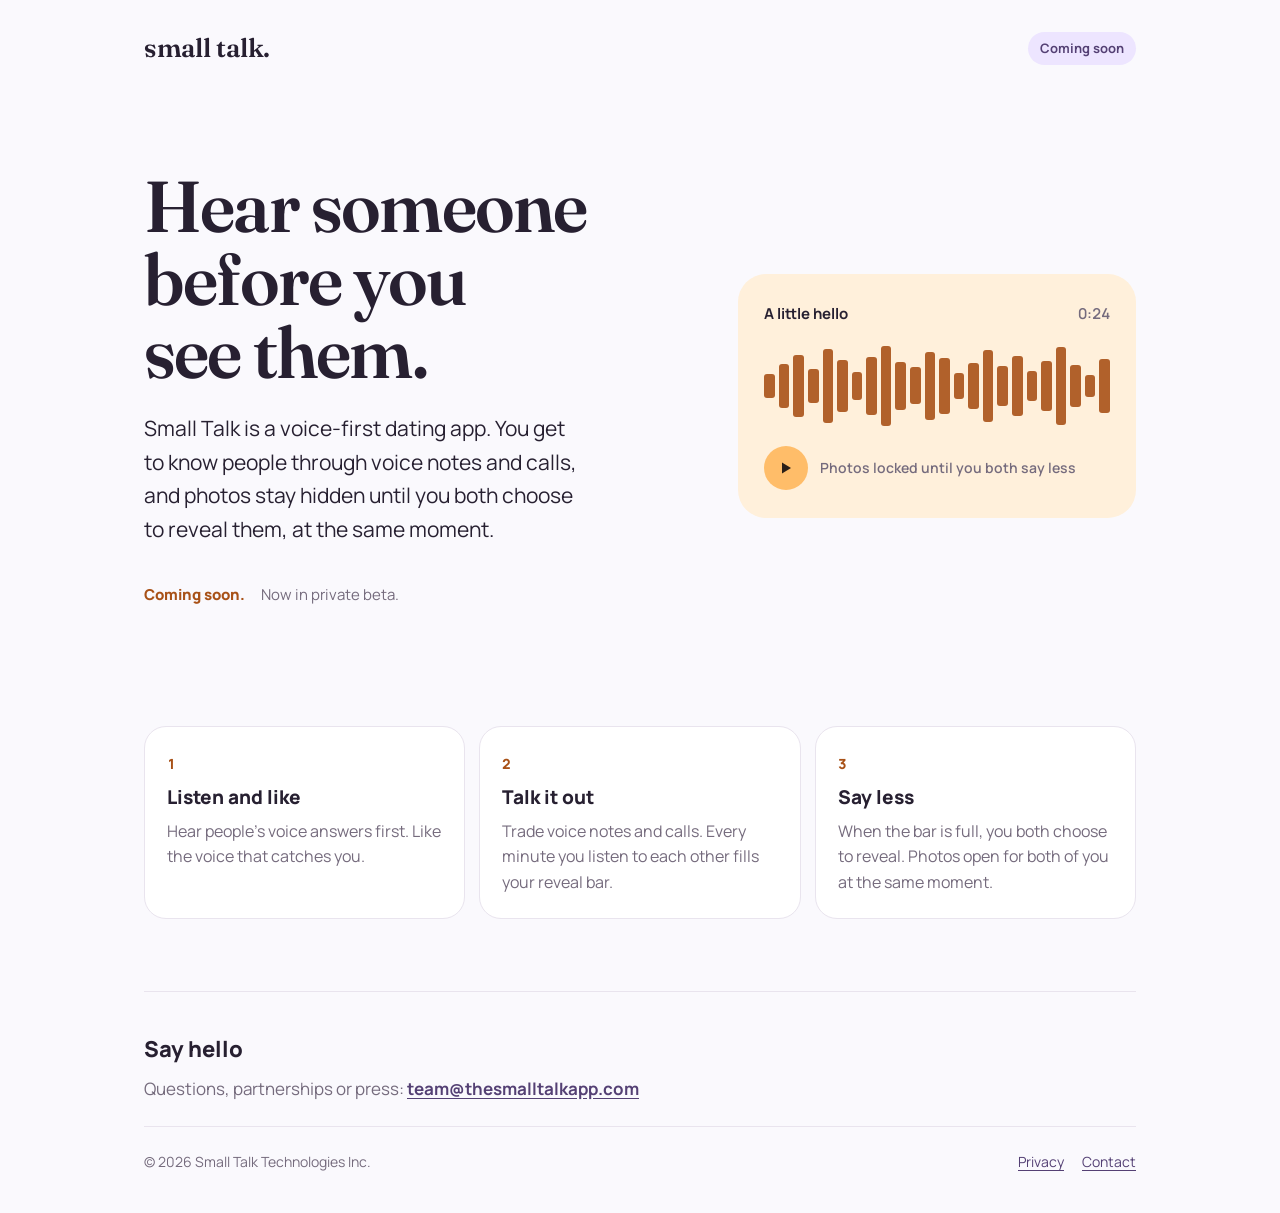
==== index.html @ e3248222 "Coming-soon site and beta privacy policy" ====
<!doctype html>
<html lang="en">
<head>
<meta charset="utf-8">
<meta name="viewport" content="width=device-width, initial-scale=1, viewport-fit=cover">
<title>Small Talk · Hear someone before you see them</title>
<meta name="description" content="Small Talk is a voice-first dating app from Small Talk Technologies Inc. Hear someone before you see them. Coming soon.">
<meta property="og:title" content="Small Talk">
<meta property="og:description" content="A voice-first dating app. Hear someone before you see them. Coming soon.">
<meta property="og:url" content="https://thesmalltalkapp.com/">
<meta property="og:type" content="website">
<meta name="theme-color" content="#FAF9FD" media="(prefers-color-scheme: light)">
<meta name="theme-color" content="#1D1924" media="(prefers-color-scheme: dark)">
<link rel="icon" href="favicon.svg" type="image/svg+xml">
<link rel="preconnect" href="https://fonts.googleapis.com">
<link rel="preconnect" href="https://fonts.gstatic.com" crossorigin>
<link rel="stylesheet" href="https://fonts.googleapis.com/css2?family=Fraunces:opsz,wght@9..144,600&family=Manrope:wght@400;600;700;800&display=swap">
<link rel="stylesheet" href="site.css">
</head>
<body>
<div class="wrap">
  <header class="site">
    <a class="wordmark" href="/">small talk.</a>
    <span class="pill">Coming soon</span>
  </header>

  <main>
    <section class="hero" aria-labelledby="hero-title">
      <div style="display:grid;gap:22px">
        <h1 id="hero-title">Hear someone before you see them.</h1>
        <p class="lede">Small Talk is a voice-first dating app. You get to know people through voice notes and calls, and photos stay hidden until you both choose to reveal them, at the same moment.</p>
        <p class="soon"><b>Coming soon.</b> Now in private beta.</p>
      </div>
      <div class="note" aria-hidden="true">
        <div class="note-top">A little hello <span>0:24</span></div>
        <div class="bars">
          <i style="height:28%"></i><i style="height:52%"></i><i style="height:74%"></i><i style="height:40%"></i><i style="height:88%"></i><i style="height:62%"></i><i style="height:34%"></i><i style="height:70%"></i><i style="height:96%"></i><i style="height:58%"></i><i style="height:44%"></i><i style="height:80%"></i><i style="height:66%"></i><i style="height:30%"></i><i style="height:54%"></i><i style="height:86%"></i><i style="height:48%"></i><i style="height:72%"></i><i style="height:36%"></i><i style="height:60%"></i><i style="height:92%"></i><i style="height:50%"></i><i style="height:26%"></i><i style="height:64%"></i>
        </div>
        <div class="note-foot"><span class="play"><svg width="16" height="16" viewBox="0 0 16 16" fill="currentColor"><path d="M4 2.5v11l9-5.5z"/></svg></span><span class="lock">Photos locked until you both say less</span></div>
      </div>
    </section>

    <section class="steps" aria-label="How it works">
      <article class="step"><span class="n">1</span><h2>Listen and like</h2><p>Hear people's voice answers first. Like the voice that catches you.</p></article>
      <article class="step"><span class="n">2</span><h2>Talk it out</h2><p>Trade voice notes and calls. Every minute you listen to each other fills your reveal bar.</p></article>
      <article class="step"><span class="n">3</span><h2>Say less</h2><p>When the bar is full, you both choose to reveal. Photos open for both of you at the same moment.</p></article>
    </section>

    <section class="contact" aria-labelledby="contact-title">
      <h2 id="contact-title">Say hello</h2>
      <p>Questions, partnerships or press: <a href="mailto:team@thesmalltalkapp.com">team@thesmalltalkapp.com</a></p>
    </section>
  </main>

  <footer class="site">
    <span>© 2026 Small Talk Technologies Inc.</span>
    <nav aria-label="Footer"><a href="privacy.html">Privacy</a><a href="mailto:team@thesmalltalkapp.com">Contact</a></nav>
  </footer>
</div>
</body>
</html>
---- site.css ----
:root{
  color-scheme:light;
  --bg:#FAF9FD; --surface:#FFFFFF; --text:#272031; --muted:#756B7D; --border:#E9E4EE;
  --voice:#FFBD69; --on-voice:#2B1F18; --voice-ink:#A85117; --voice-surface:#FFF0DB;
  --own-surface:#EDE5FF; --own-ink:#544074; --liked-ink:#B53660;
  --display:"Fraunces", Georgia, "Times New Roman", serif;
  --body:"Manrope", ui-sans-serif, system-ui, -apple-system, "Segoe UI", sans-serif;
}
@media (prefers-color-scheme: dark){
  :root{
    color-scheme:dark;
    --bg:#1D1924; --surface:#2C2535; --text:#FCF8FF; --muted:#C4BACD; --border:#403749;
    --voice-ink:#FFBD69; --voice-surface:#3B2C26; --own-surface:#44335B; --own-ink:#E6D8FF; --liked-ink:#FFA4C3;
  }
}
*{box-sizing:border-box}
html{-webkit-text-size-adjust:100%}
body{margin:0;background:var(--bg);color:var(--text);font-family:var(--body);font-size:17px;line-height:1.6;-webkit-font-smoothing:antialiased}
a{color:var(--own-ink);text-underline-offset:3px}
a:focus-visible{outline:2px solid var(--own-ink);outline-offset:3px;border-radius:6px}
.wrap{max-width:1040px;margin:0 auto;padding-inline:24px}
header.site{display:flex;align-items:center;justify-content:space-between;gap:16px;padding-block:28px}
.wordmark{font-family:var(--display);font-weight:600;font-size:26px;letter-spacing:-.01em;color:var(--text);text-decoration:none}
.pill{font-size:13px;font-weight:700;padding:6px 12px;border-radius:999px;background:var(--own-surface);color:var(--own-ink);white-space:nowrap}

/* Home */
.hero{display:grid;gap:28px;padding-block:48px 72px}
@media (min-width:880px){ .hero{grid-template-columns:minmax(0,1.15fr) minmax(0,.85fr);align-items:center;gap:56px;padding-block:72px 96px} }
.hero h1{font-family:var(--display);font-weight:600;font-size:clamp(40px,6.4vw,72px);line-height:1.02;letter-spacing:-.025em;margin:0;text-wrap:balance}
.hero p.lede{font-size:clamp(18px,2.1vw,21px);max-width:34ch;margin:0;color:var(--text)}
.soon{display:flex;flex-wrap:wrap;align-items:center;gap:10px 16px;font-size:15px;color:var(--muted)}
.soon b{color:var(--voice-ink);font-weight:800}
.note{background:var(--voice-surface);border-radius:28px;padding:28px 26px;display:grid;gap:18px}
.note-top{display:flex;justify-content:space-between;align-items:baseline;font-weight:700;font-size:15px}
.note-top span{color:var(--muted);font-weight:600;font-variant-numeric:tabular-nums}
.bars{display:flex;align-items:center;gap:4px;height:84px}
.bars i{flex:1;min-width:3px;border-radius:3px;background:var(--voice-ink);opacity:.9}
.note-foot{display:flex;align-items:center;gap:12px;font-weight:700;font-size:15px}
.play{display:inline-grid;place-items:center;width:44px;height:44px;border-radius:999px;background:var(--voice);color:var(--on-voice)}
.lock{font-size:14px;color:var(--muted);font-weight:600}
@media (prefers-reduced-motion:no-preference){
  .bars i{animation:breathe 2.4s ease-in-out infinite;transform-origin:center}
  .bars i:nth-child(3n){animation-delay:-.6s}.bars i:nth-child(3n+1){animation-delay:-1.3s}
  @keyframes breathe{0%,100%{transform:scaleY(1)}50%{transform:scaleY(.72)}}
}
.steps{display:grid;gap:14px;padding-block:8px 72px}
@media (min-width:760px){ .steps{grid-template-columns:repeat(3,minmax(0,1fr))} }
.step{background:var(--surface);border:1px solid var(--border);border-radius:22px;padding:22px}
.step h2{font-size:19px;font-weight:800;margin:6px 0 6px}
.step p{margin:0;color:var(--muted);font-size:16px}
.step .n{font-weight:800;color:var(--voice-ink);font-size:14px;font-variant-numeric:tabular-nums}
.contact{border-top:1px solid var(--border);padding-block:40px 24px;display:grid;gap:8px}
.contact h2{font-size:22px;font-weight:800;margin:0}
.contact p{margin:0;color:var(--muted)}
.contact a{font-weight:700}
footer.site{border-top:1px solid var(--border);padding-block:24px 40px;display:flex;flex-wrap:wrap;gap:8px 20px;justify-content:space-between;color:var(--muted);font-size:14px}
footer.site nav{display:flex;gap:18px}

/* Privacy */
.doc{max-width:72ch;padding-block:24px 72px}
.doc h1{font-family:var(--display);font-weight:600;font-size:clamp(32px,5vw,46px);line-height:1.1;letter-spacing:-.02em;margin:8px 0 12px;text-wrap:balance}
.doc h2{font-size:21px;font-weight:800;margin:40px 0 10px;text-wrap:balance}
.doc p,.doc li{font-size:16.5px}
.doc ul{padding-left:1.2em}
.doc li+li{margin-top:.4em}
.doc .meta{color:var(--muted)}
.back{font-weight:700;text-decoration:none}
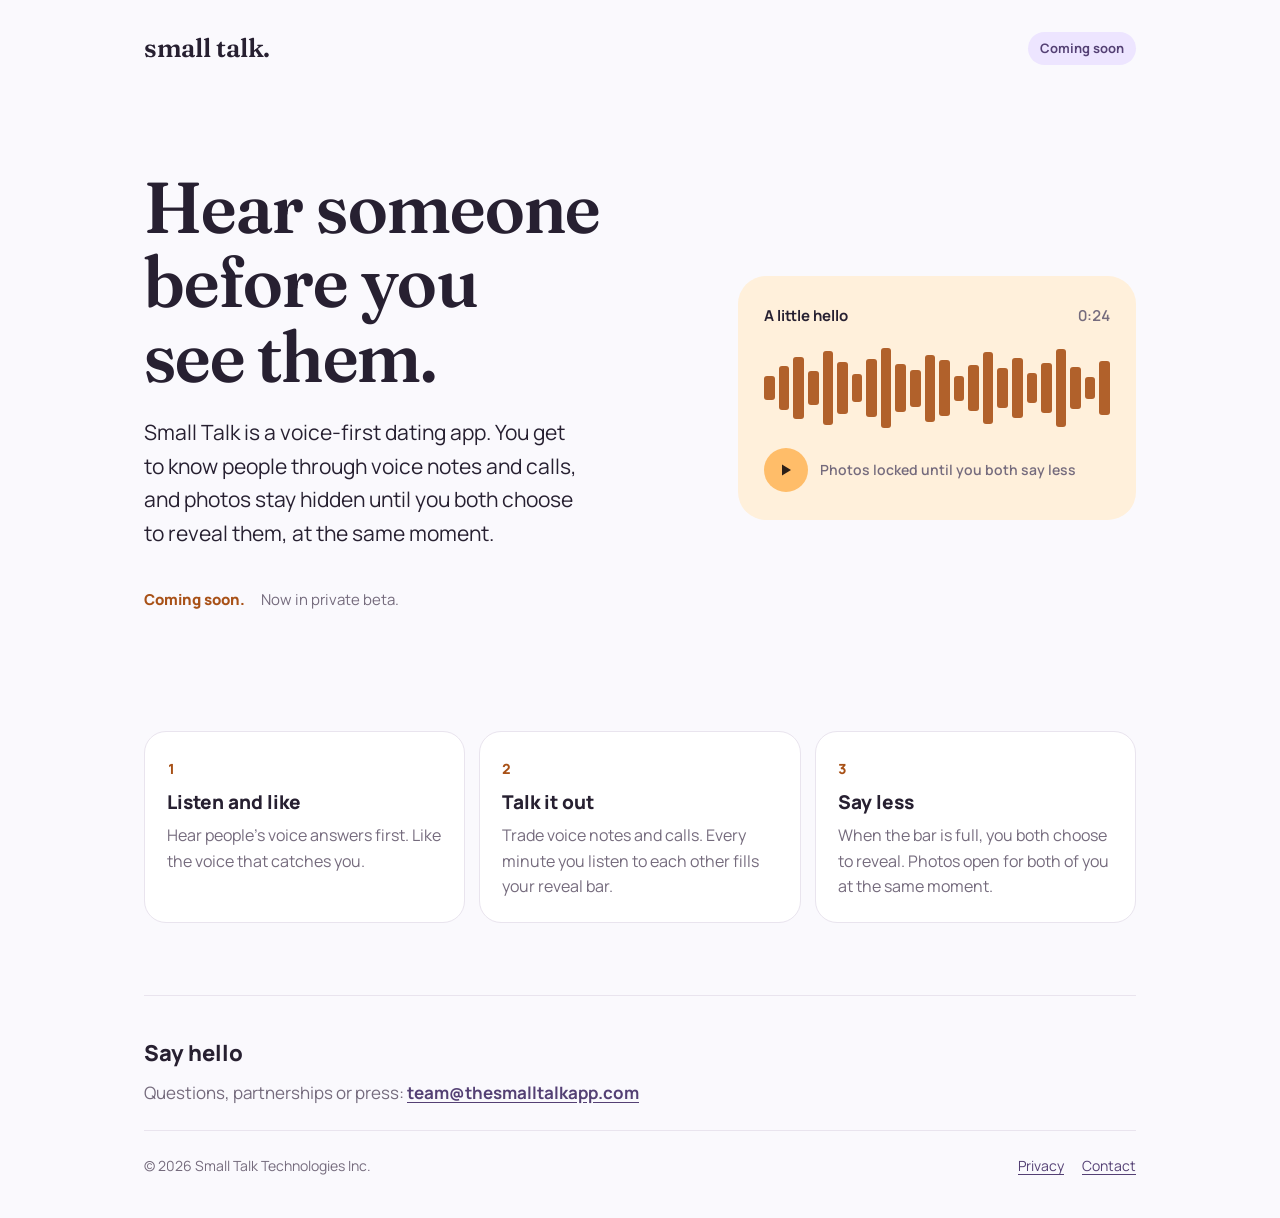
==== commit 2afedf6c: "Calmer headline: no wonky Fraunces forms, looser tracking" ====
--- a/index.html
+++ b/index.html
@@ -14,7 +14,7 @@
 <link rel="icon" href="favicon.svg" type="image/svg+xml">
 <link rel="preconnect" href="https://fonts.googleapis.com">
 <link rel="preconnect" href="https://fonts.gstatic.com" crossorigin>
-<link rel="stylesheet" href="https://fonts.googleapis.com/css2?family=Fraunces:opsz,wght@9..144,600&family=Manrope:wght@400;600;700;800&display=swap">
+<link rel="stylesheet" href="https://fonts.googleapis.com/css2?family=Fraunces:opsz,wght,SOFT,WONK@9..144,600,0..100,0..1&family=Manrope:wght@400;600;700;800&display=swap">
 <link rel="stylesheet" href="site.css">
 </head>
 <body>
--- a/site.css
+++ b/site.css
@@ -4,6 +4,7 @@
   --voice:#FFBD69; --on-voice:#2B1F18; --voice-ink:#A85117; --voice-surface:#FFF0DB;
   --own-surface:#EDE5FF; --own-ink:#544074; --liked-ink:#B53660;
   --display:"Fraunces", Georgia, "Times New Roman", serif;
+  --fraunces-axes:"WONK" 0, "SOFT" 30;
   --body:"Manrope", ui-sans-serif, system-ui, -apple-system, "Segoe UI", sans-serif;
 }
 @media (prefers-color-scheme: dark){
@@ -20,13 +21,13 @@
 a:focus-visible{outline:2px solid var(--own-ink);outline-offset:3px;border-radius:6px}
 .wrap{max-width:1040px;margin:0 auto;padding-inline:24px}
 header.site{display:flex;align-items:center;justify-content:space-between;gap:16px;padding-block:28px}
-.wordmark{font-family:var(--display);font-weight:600;font-size:26px;letter-spacing:-.01em;color:var(--text);text-decoration:none}
+.wordmark{font-family:var(--display);font-variation-settings:var(--fraunces-axes);font-weight:600;font-size:26px;letter-spacing:-.01em;color:var(--text);text-decoration:none}
 .pill{font-size:13px;font-weight:700;padding:6px 12px;border-radius:999px;background:var(--own-surface);color:var(--own-ink);white-space:nowrap}
 
 /* Home */
 .hero{display:grid;gap:28px;padding-block:48px 72px}
 @media (min-width:880px){ .hero{grid-template-columns:minmax(0,1.15fr) minmax(0,.85fr);align-items:center;gap:56px;padding-block:72px 96px} }
-.hero h1{font-family:var(--display);font-weight:600;font-size:clamp(40px,6.4vw,72px);line-height:1.02;letter-spacing:-.025em;margin:0;text-wrap:balance}
+.hero h1{font-family:var(--display);font-variation-settings:var(--fraunces-axes);font-weight:600;font-size:clamp(40px,6.4vw,72px);line-height:1.04;letter-spacing:-.01em;margin:0;text-wrap:balance}
 .hero p.lede{font-size:clamp(18px,2.1vw,21px);max-width:34ch;margin:0;color:var(--text)}
 .soon{display:flex;flex-wrap:wrap;align-items:center;gap:10px 16px;font-size:15px;color:var(--muted)}
 .soon b{color:var(--voice-ink);font-weight:800}
@@ -58,7 +59,7 @@
 
 /* Privacy */
 .doc{max-width:72ch;padding-block:24px 72px}
-.doc h1{font-family:var(--display);font-weight:600;font-size:clamp(32px,5vw,46px);line-height:1.1;letter-spacing:-.02em;margin:8px 0 12px;text-wrap:balance}
+.doc h1{font-family:var(--display);font-variation-settings:var(--fraunces-axes);font-weight:600;font-size:clamp(32px,5vw,46px);line-height:1.1;letter-spacing:-.008em;margin:8px 0 12px;text-wrap:balance}
 .doc h2{font-size:21px;font-weight:800;margin:40px 0 10px;text-wrap:balance}
 .doc p,.doc li{font-size:16.5px}
 .doc ul{padding-left:1.2em}
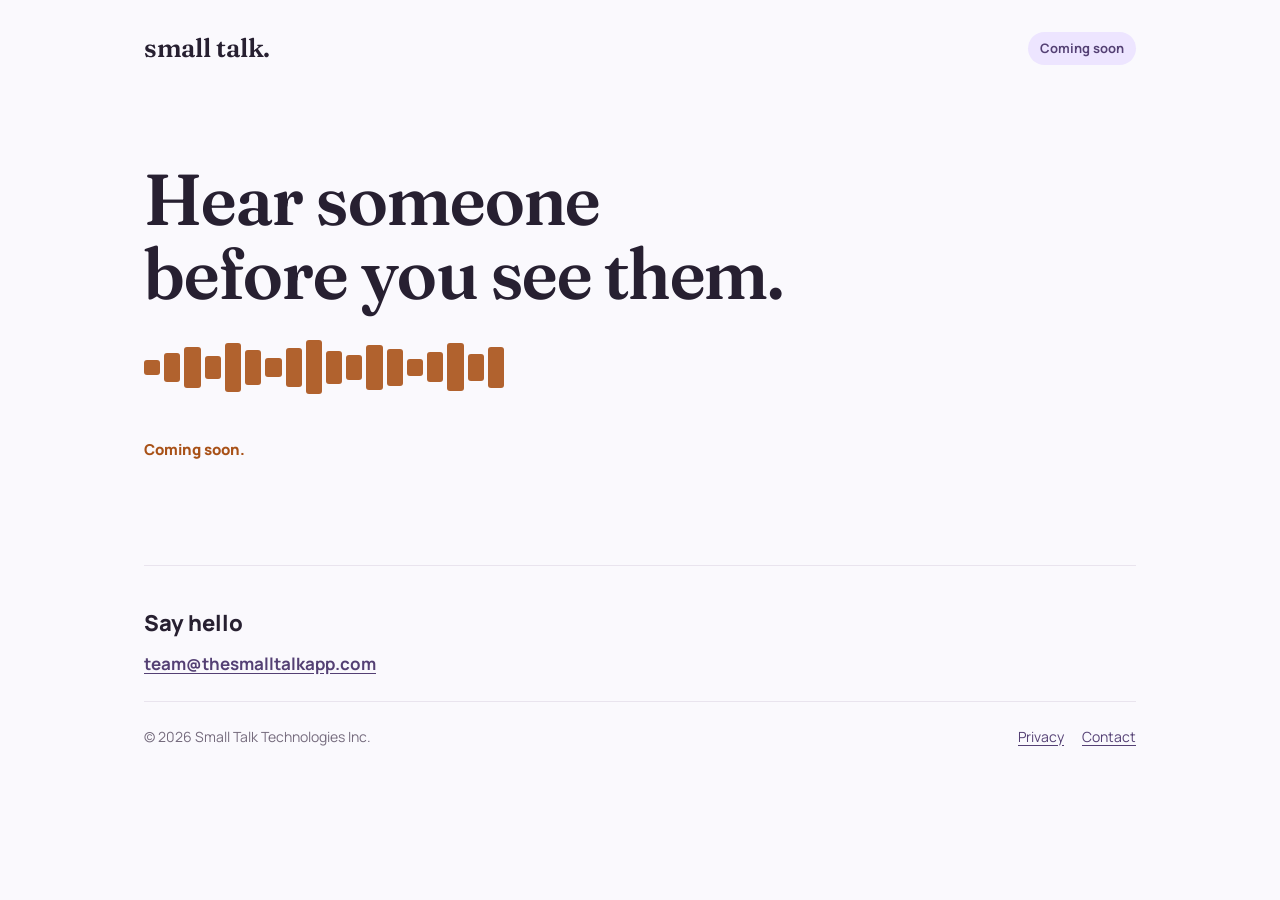
==== commit 91961dee: "Home page: name, tagline, coming soon and contact only" ====
--- a/index.html
+++ b/index.html
@@ -3,10 +3,10 @@
 <head>
 <meta charset="utf-8">
 <meta name="viewport" content="width=device-width, initial-scale=1, viewport-fit=cover">
-<title>Small Talk · Hear someone before you see them</title>
-<meta name="description" content="Small Talk is a voice-first dating app from Small Talk Technologies Inc. Hear someone before you see them. Coming soon.">
+<title>Small Talk</title>
+<meta name="description" content="Small Talk, from Small Talk Technologies Inc. Coming soon.">
 <meta property="og:title" content="Small Talk">
-<meta property="og:description" content="A voice-first dating app. Hear someone before you see them. Coming soon.">
+<meta property="og:description" content="Hear someone before you see them. Coming soon.">
 <meta property="og:url" content="https://thesmalltalkapp.com/">
 <meta property="og:type" content="website">
 <meta name="theme-color" content="#FAF9FD" media="(prefers-color-scheme: light)">
@@ -25,30 +25,17 @@
   </header>
 
   <main>
-    <section class="hero" aria-labelledby="hero-title">
-      <div style="display:grid;gap:22px">
-        <h1 id="hero-title">Hear someone before you see them.</h1>
-        <p class="lede">Small Talk is a voice-first dating app. You get to know people through voice notes and calls, and photos stay hidden until you both choose to reveal them, at the same moment.</p>
-        <p class="soon"><b>Coming soon.</b> Now in private beta.</p>
+    <section class="hero hero-min" aria-labelledby="hero-title">
+      <h1 id="hero-title">Hear someone before you see them.</h1>
+      <div class="bars bars-min" aria-hidden="true">
+        <i style="height:28%"></i><i style="height:52%"></i><i style="height:74%"></i><i style="height:40%"></i><i style="height:88%"></i><i style="height:62%"></i><i style="height:34%"></i><i style="height:70%"></i><i style="height:96%"></i><i style="height:58%"></i><i style="height:44%"></i><i style="height:80%"></i><i style="height:66%"></i><i style="height:30%"></i><i style="height:54%"></i><i style="height:86%"></i><i style="height:48%"></i><i style="height:72%"></i>
       </div>
-      <div class="note" aria-hidden="true">
-        <div class="note-top">A little hello <span>0:24</span></div>
-        <div class="bars">
-          <i style="height:28%"></i><i style="height:52%"></i><i style="height:74%"></i><i style="height:40%"></i><i style="height:88%"></i><i style="height:62%"></i><i style="height:34%"></i><i style="height:70%"></i><i style="height:96%"></i><i style="height:58%"></i><i style="height:44%"></i><i style="height:80%"></i><i style="height:66%"></i><i style="height:30%"></i><i style="height:54%"></i><i style="height:86%"></i><i style="height:48%"></i><i style="height:72%"></i><i style="height:36%"></i><i style="height:60%"></i><i style="height:92%"></i><i style="height:50%"></i><i style="height:26%"></i><i style="height:64%"></i>
-        </div>
-        <div class="note-foot"><span class="play"><svg width="16" height="16" viewBox="0 0 16 16" fill="currentColor"><path d="M4 2.5v11l9-5.5z"/></svg></span><span class="lock">Photos locked until you both say less</span></div>
-      </div>
-    </section>
-
-    <section class="steps" aria-label="How it works">
-      <article class="step"><span class="n">1</span><h2>Listen and like</h2><p>Hear people's voice answers first. Like the voice that catches you.</p></article>
-      <article class="step"><span class="n">2</span><h2>Talk it out</h2><p>Trade voice notes and calls. Every minute you listen to each other fills your reveal bar.</p></article>
-      <article class="step"><span class="n">3</span><h2>Say less</h2><p>When the bar is full, you both choose to reveal. Photos open for both of you at the same moment.</p></article>
+      <p class="soon"><b>Coming soon.</b></p>
     </section>
 
     <section class="contact" aria-labelledby="contact-title">
       <h2 id="contact-title">Say hello</h2>
-      <p>Questions, partnerships or press: <a href="mailto:team@thesmalltalkapp.com">team@thesmalltalkapp.com</a></p>
+      <p><a href="mailto:team@thesmalltalkapp.com">team@thesmalltalkapp.com</a></p>
     </section>
   </main>
 
--- a/site.css
+++ b/site.css
@@ -57,6 +57,9 @@
 footer.site{border-top:1px solid var(--border);padding-block:24px 40px;display:flex;flex-wrap:wrap;gap:8px 20px;justify-content:space-between;color:var(--muted);font-size:14px}
 footer.site nav{display:flex;gap:18px}
 
+.hero-min{grid-template-columns:1fr !important;gap:28px;padding-block:64px 88px;max-width:760px}
+.bars-min{height:56px;max-width:360px}
+
 /* Privacy */
 .doc{max-width:72ch;padding-block:24px 72px}
 .doc h1{font-family:var(--display);font-variation-settings:var(--fraunces-axes);font-weight:600;font-size:clamp(32px,5vw,46px);line-height:1.1;letter-spacing:-.008em;margin:8px 0 12px;text-wrap:balance}
